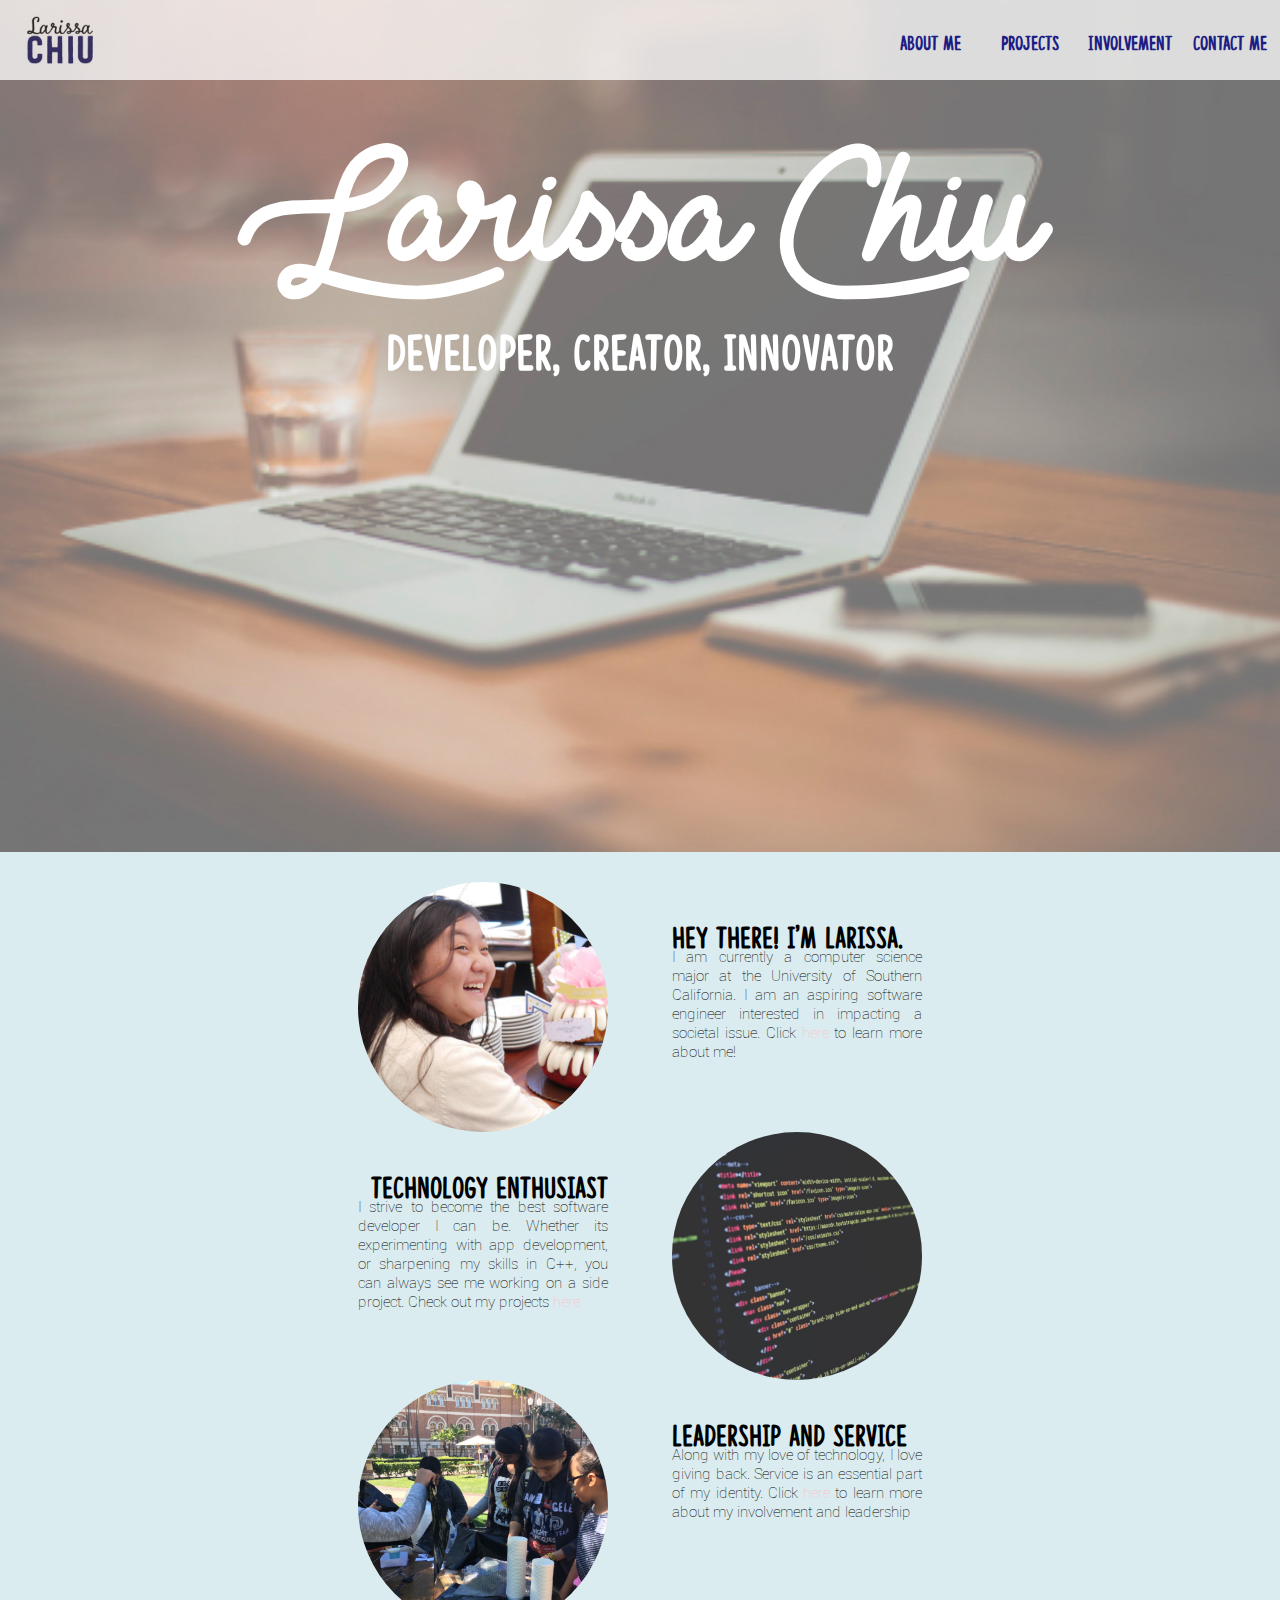
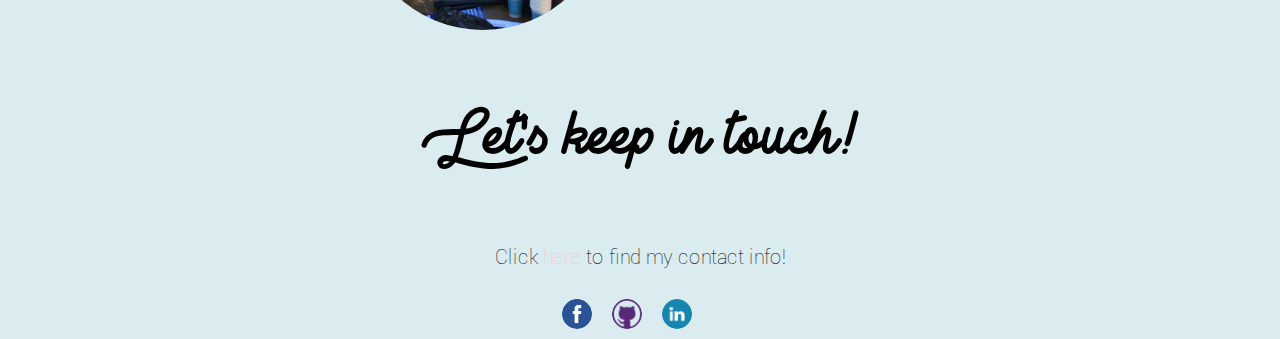
==== index.html @ da5a0819 "contact" ====
<!DOCTYPE html>
<html>
<head>
	<title>larissa chiu</title>
	<link rel="shortcut icon" type="image/x-icon" href="images/logo.png" />
	<link rel="stylesheet" type="text/css" href="styles.css">
	<link rel="stylesheet" type="text/css" href="home.css">


</head>
<body>

<div id="container">
	<div id="menu">
	<a href="index.html"><img src="images/logo.png"></a>
		<ul>
			<li><a href="contactme.html">Contact Me</a></li>
			<li><a href="activities.html">Involvement</a></li>
			<li><a href="projects.html">Projects</a></li>
			<li><a href="aboutme.html">About Me</a></li>

		</ul>
	</div>

	<div class="clear"></div>

		<div id="hero">
			<img src="images/hero.jpg">
			<div id="text">
				<h1>Larissa Chiu</h1>
				<h2>developer, creator, innovator</h2>
			</div>


		</div>

		<div id="more">

			<div class="info">
				<div class="left">
				<div class="left-content">
					<img src="images/me.jpg">
				</div>
			</div>
			<div class="right">
				<div class="right-content">
					<h2>Hey there! I'm Larissa.</h2>
					<p>I am currently a computer science major at the University of Southern California. I am an aspiring software engineer interested in impacting a societal issue. Click <a href="aboutme.html">here</a> to learn more about me!</p>
				</div>
			</div>

			</div>
			<div class="clear"></div>



		<div class="info">
			<div class="left">
				<div class="left-content">
					<h2>Technology Enthusiast</h2>
					<p>I strive to become the best software developer I can be. Whether its experimenting with app development, or sharpening my skills in C++, you can always see me working on a side project. Check out my projects <a href="projects.html">here</a></p>
				</div>
			</div>
			<div class="right">
				<div class="right-content">
					<img src="images/code.jpeg">
				</div>
			</div>
		</div>
		<div class="clear"></div>
		<div class="info">
			<div class="left">
				<div class="left-content">
					<img src="images/volunteer.jpg">
				</div>
			</div>
			<div class="right">
				<div class="right-content">
					<h2>Leadership and Service</h2>
					<p>Along with my love of technology, I love giving back. Service is an essential part of my identity. Click <a href="activities.html">here</a> to learn more about my involvement and leadership</p>
				</div>
			</div>

		</div>
		<div class="clear"></div>

		<div id="contactme">
			<h3>Let's keep in touch!</h3>
			<p style="font-size: 20px;">Click <a href="contactme.html">here</a>  to find my contact info!</p>
		</div>

		</div>

		<footer>
			<div id="links">
				<ul>
					<li><a href="https://www.facebook.com/larissahchiu"><img src="images/fb.png"></a>  </li>
					<li><a href="https://github.com/larissahchiu"><img src="images/git.png"></a> </li>
					<li><a href="https://www.linkedin.com/in/larissa-c/"><img src="images/linkedin.png"></a> </li>
				</ul>

			</div>

		<footer>
	</div>


</body>
</html>
---- styles.css ----
@font-face{
	font-family: 'Maneo';
	src: url('fonts/maneo/Maneo_TRIAL.ttf');
}
@font-face{
	font-family: 'Roboto';
	src: url('fonts/roboto/Roboto-Thin.ttf');
}
@font-face{
	font-family:'Lie to Me';
	src:url('fonts/lie_to_me/Lie to Me - TTF.ttf');
}
@font-face{
	font-family: 'Congradulations';
	src: url('fonts/congratulations/Congratulations_DEMO.ttf');
}
body{
	font-family: 'Roboto';
	font-size: 15px;
	text-align: justify;
	background-color: #daecef;
	margin: 0px;
	padding:0px;

}
.clear{
	clear: both;
}

h2{
	font-family: 'Congradulations';
	font-size: 30px;
	margin-bottom: -20px;

}

h3{
	font-family: 'Lie to Me'; 
	font-size: 60px;
}

img{
	width: 250px;
	border-radius: 50%;
	float: right;
}

a{
	color: pink;
	text-decoration: none;
}
a:hover{
	color: crimson;
	font-weight: 900;
}



#menu{
	font-family: 'Congradulations';
	font-size: 20px;
	background-color: white;
	width: 100%;
	position: fixed;
	z-index: 2;
	opacity: 0.75;

	
}
#menu img{
	width: 80px;
	padding-left: 20px;
	padding-right:20px;
	float: left;
	border-radius: 0%;
}

#menu ul{
	list-style: none;
	float:right;
	line-height: 45px;
}

#menu li{
	float: right;
	width:100px;
}

#menu li a{
    text-align: center;
    color: darkblue;
    font-weight: 800;
    text-decoration: none;
    width: 100px;
    height: 30px;
    display: block;
}

footer{
	background-color: pink;
}
footer #links{
	
	width: 20%;
	margin: auto;
}

footer ul{
	list-style: none;
	display:block;
}
footer img{
	width: 30px;

}
footer li{
	margin:10px;
	float: left;

}
---- home.css ----
#hero img{
	width: 100%;
	border-radius: 0%;
	z-index:2;
	margin-bottom: 30px;

}
#hero #text{
	color: white;
	position: absolute;
	text-align: center;
	width: 100%;
	margin: auto;


}
#hero h1{
	font-family: 'Lie to Me';
	font-size: 150px;
	margin-bottom: -50px;
}
#hero h2{
	font-family: 'Congradulations';
	font-size: 50px;
}

.info{
	padding-bottom: 30px;


}


.left{
	width: 50% ;
	float: left;
	

}
.right{
	width: 50%;
	float: left;

}
.info p{
	width: 250px;
	
}
.info h2{
	margin-top: 40px;
}

.left-content{
	margin-right: 5%;
	float: right;

}
.left-content h2{
	text-align: right;

}
.right-content{
	margin-left: 5%;
	float: left;
}
#contactme{
	text-align: center;
}
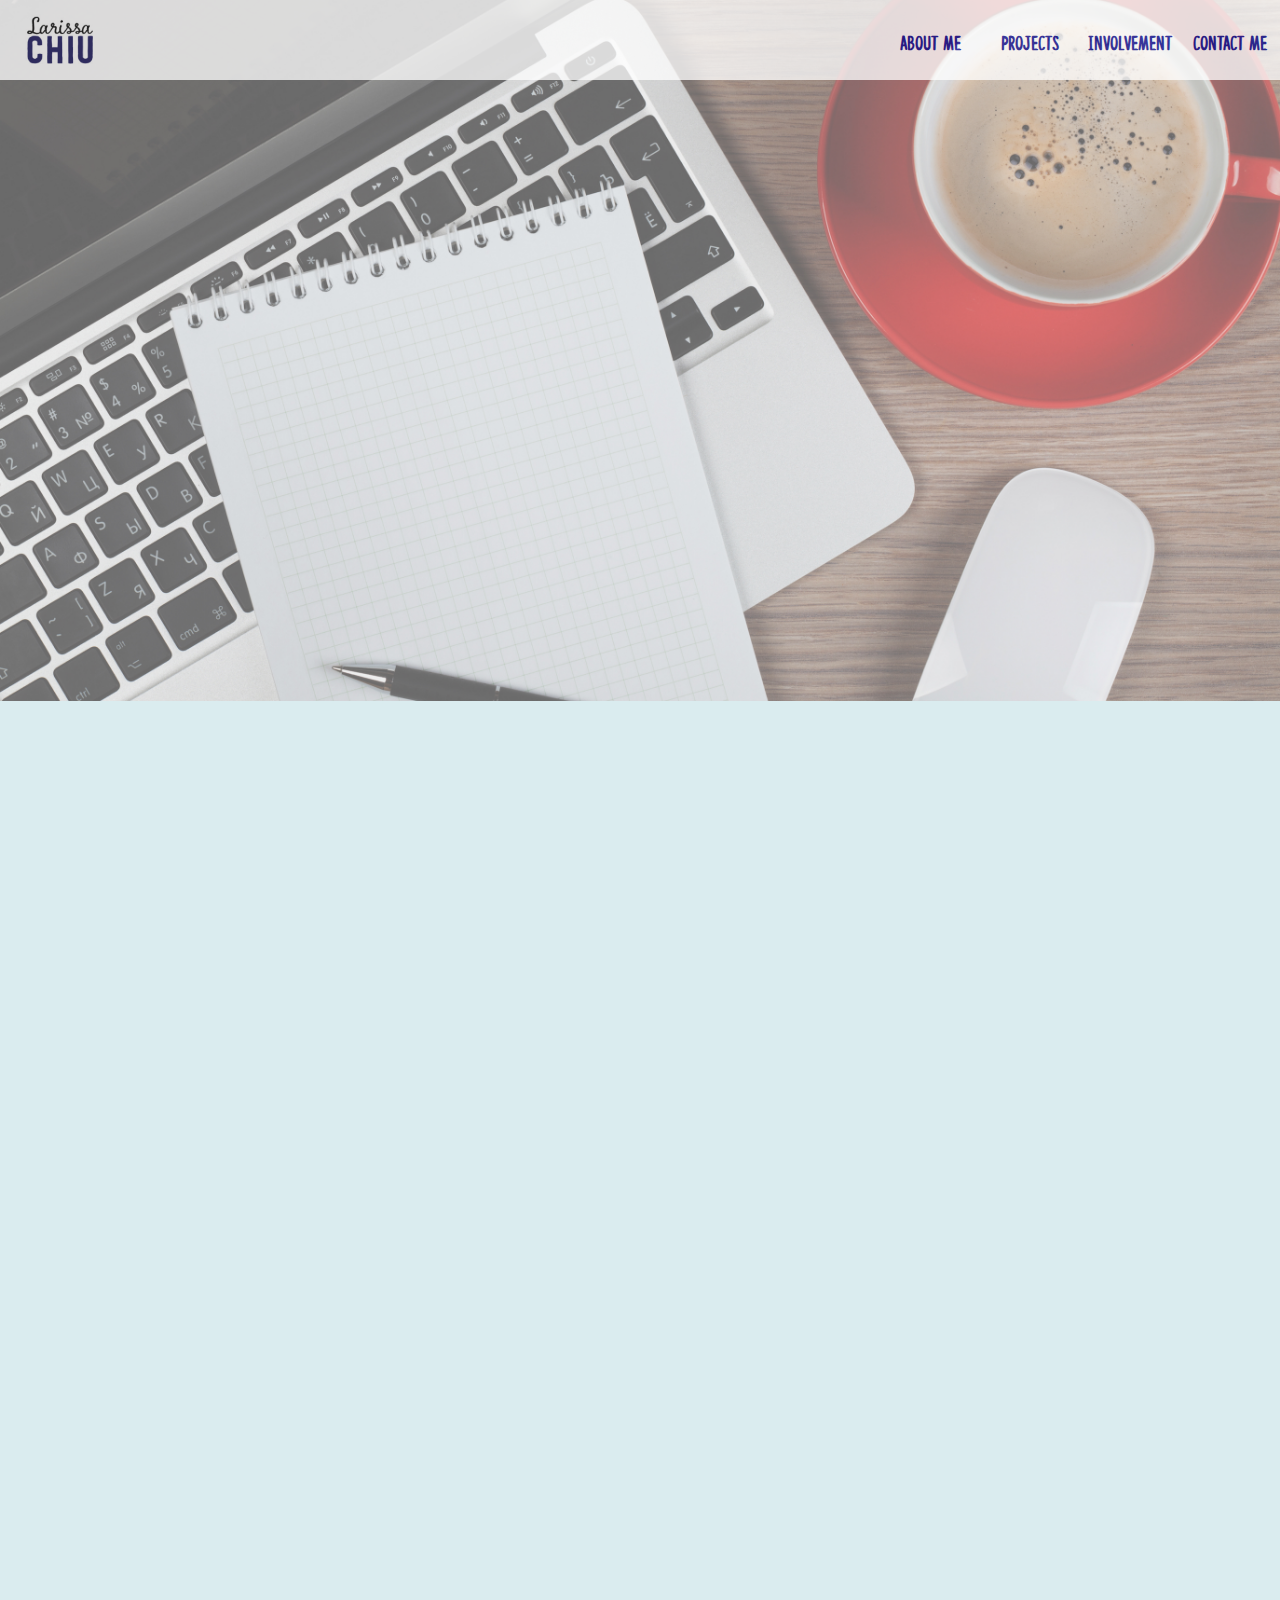
==== commit 152a281b: "more edits" ====
--- a/index.html
+++ b/index.html
@@ -2,37 +2,49 @@
 <html>
 <head>
 	<title>larissa chiu</title>
+
+  	<link rel="stylesheet" href="js/animsition-master/dist/css/animsition.min.css">	
+  	<script src="https://ajax.googleapis.com/ajax/libs/jquery/1.11.0/jquery.min.js"></script>
+  	<script src="js/animsition-master/dist/js/animsition.min.js"></script>
+
+	<script type="text/javascript" src="js/pace.min.js"></script>
+	<link rel="stylesheet" type="text/css" href="css/bounce.css">
 	<link rel="shortcut icon" type="image/x-icon" href="images/logo.png" />
 	<link rel="stylesheet" type="text/css" href="styles.css">
-	<link rel="stylesheet" type="text/css" href="home.css">
+	<link rel="stylesheet" type="text/css" href="css/home.css">
 
 
 </head>
 <body>
 
+
 <div id="container">
 	<div id="menu">
-	<a href="index.html"><img src="images/logo.png"></a>
+	<a href="index.html" class="animsition-link"><img src="images/logo.png"></a>
 		<ul>
-			<li><a href="contactme.html">Contact Me</a></li>
-			<li><a href="activities.html">Involvement</a></li>
-			<li><a href="projects.html">Projects</a></li>
-			<li><a href="aboutme.html">About Me</a></li>
+			<li><a href="contactme.html" class="animsition-link">Contact Me</a></li>
+			<li><a href="activities.html" class="animsition-link">Involvement</a></li>
+			<li><a href="projects.html" class="animsition-link">Projects</a></li>
+			<li><a href="aboutme.html" class="animsition-link">About Me</a></li>
 
 		</ul>
 	</div>
 
 	<div class="clear"></div>
 
-		<div id="hero">
+		<div class="hero">
 			<img src="images/hero.jpg">
+		</div>
+
+
+	<div class="animsition">
+		<div class="hero">
 			<div id="text">
 				<h1>Larissa Chiu</h1>
 				<h2>developer, creator, innovator</h2>
 			</div>
+		</div>
 
-
-		</div>
 
 		<div id="more">
 
@@ -58,7 +70,7 @@
 			<div class="left">
 				<div class="left-content">
 					<h2>Technology Enthusiast</h2>
-					<p>I strive to become the best software developer I can be. Whether its experimenting with app development, or sharpening my skills in C++, you can always see me working on a side project. Check out my projects <a href="projects.html">here</a></p>
+					<p>I strive to become the best software developer I can be. Whether its experimenting with app development, or sharpening my skills in C++, you can always see me working on a side project. Check out my projects <a href="projects.html" class="animsition-link">here</a></p>
 				</div>
 			</div>
 			<div class="right">
@@ -77,19 +89,18 @@
 			<div class="right">
 				<div class="right-content">
 					<h2>Leadership and Service</h2>
-					<p>Along with my love of technology, I love giving back. Service is an essential part of my identity. Click <a href="activities.html">here</a> to learn more about my involvement and leadership</p>
+					<p>Along with my love of technology, I love giving back. Service is an essential part of my identity. Click <a href="activities.html" class="animsition-link">here</a> to learn more about my involvement and leadership</p>
 				</div>
 			</div>
 
 		</div>
 		<div class="clear"></div>
+		</div>
+
 
 		<div id="contactme">
 			<h3>Let's keep in touch!</h3>
-			<p style="font-size: 20px;">Click <a href="contactme.html">here</a>  to find my contact info!</p>
-		</div>
-
-		</div>
+			<p style="font-size: 20px;">Click <a href="contactme.html" class="animsition-link">here</a>  to find my contact info!</p>
 
 		<footer>
 			<div id="links">
@@ -101,8 +112,42 @@
 
 			</div>
 
-		<footer>
+		</footer>
+
 	</div>
+	</div>
+
+	</div>
+
+	<script type="text/javascript">
+		$(document).ready(function() {
+		  	$(".animsition").animsition({
+		    inClass: 'rotate-in',
+		    outClass: 'rotate-out',
+		    inDuration: 1500,
+		    outDuration: 800,
+		    linkElement: '.animsition-link',
+		    // e.g. linkElement: 'a:not([target="_blank"]):not([href^="#"])'
+		    loading: true,
+		    loadingParentElement: 'body', //animsition wrapper element
+		    loadingClass: 'animsition-loading',
+		    loadingInner: '', // e.g '<img src="loading.svg" />'
+		    timeout: false,
+		    timeoutCountdown: 5000,
+		    onLoadEvent: true,
+		    browser: [ 'animation-duration', '-webkit-animation-duration'],
+		    // "browser" option allows you to disable the "animsition" in case the css property in the array is not supported by your browser.
+		    // The default setting is to disable the "animsition" in a browser that does not support "animation-duration".
+		    overlay : false,
+		    overlayClass : 'animsition-overlay-slide',
+		    overlayParentElement : 'body',
+		    transition: function(url){ window.location.href = url; }
+		  });
+		});
+	</script>
+
+
+
 
 
 </body>
--- a/css/bounce.css
+++ b/css/bounce.css
@@ -0,0 +1,72 @@
+.pace {
+  -webkit-pointer-events: none;
+  pointer-events: none;
+
+  -webkit-user-select: none;
+  -moz-user-select: none;
+  user-select: none;
+}
+
+.pace .pace-activity {
+  display: block;
+  position: fixed;
+  z-index: 2000;
+  top: 0;
+  right: 0;
+  width: 300px;
+  height: 300px;
+  background: pink;
+  -webkit-transition: -webkit-transform 0.3s;
+  transition: transform 0.3s;
+  -webkit-transform: translateX(100%) translateY(-100%) rotate(45deg);
+  transform: translateX(100%) translateY(-100%) rotate(45deg);
+  pointer-events: none;
+}
+
+.pace.pace-active .pace-activity {
+  -webkit-transform: translateX(50%) translateY(-50%) rotate(45deg);
+  transform: translateX(50%) translateY(-50%) rotate(45deg);
+}
+
+.pace .pace-activity::before,
+.pace .pace-activity::after {
+    -moz-box-sizing: border-box;
+    box-sizing: border-box;
+    position: absolute;
+    bottom: 30px;
+    left: 50%;
+    display: block;
+    border: 5px solid #fff;
+    border-radius: 50%;
+    content: '';
+}
+
+.pace .pace-activity::before {
+    margin-left: -40px;
+    width: 80px;
+    height: 80px;
+    border-right-color: rgba(0, 0, 0, .2);
+    border-left-color: rgba(0, 0, 0, .2);
+    -webkit-animation: pace-theme-corner-indicator-spin 3s linear infinite;
+    animation: pace-theme-corner-indicator-spin 3s linear infinite;
+}
+
+.pace .pace-activity::after {
+    bottom: 50px;
+    margin-left: -20px;
+    width: 40px;
+    height: 40px;
+    border-top-color: rgba(0, 0, 0, .2);
+    border-bottom-color: rgba(0, 0, 0, .2);
+    -webkit-animation: pace-theme-corner-indicator-spin 1s linear infinite;
+    animation: pace-theme-corner-indicator-spin 1s linear infinite;
+}
+
+@-webkit-keyframes pace-theme-corner-indicator-spin {
+  0% { -webkit-transform: rotate(0deg); }
+  100% { -webkit-transform: rotate(359deg); }
+}
+@keyframes pace-theme-corner-indicator-spin {
+  0% { transform: rotate(0deg); }
+  100% { transform: rotate(359deg); }
+}
--- a/styles.css
+++ b/styles.css
@@ -67,6 +67,8 @@
 
 	
 }
+
+
 #menu img{
 	width: 80px;
 	padding-left: 20px;
@@ -84,6 +86,11 @@
 #menu li{
 	float: right;
 	width:100px;
+}
+
+#menu li a:hover{
+	font-size: 25px;
+	color: crimson;
 }
 
 #menu li a{
--- a/css/home.css
+++ b/css/home.css
@@ -0,0 +1,68 @@
+.hero img{
+	width: 100%;
+	border-radius: 0%;
+	z-index:2;
+	margin-bottom: 30px;
+
+}
+.hero #text{
+	color: white;
+	position: absolute;
+	text-align: center;
+	width: 100%;
+	margin: auto;
+
+
+}
+.hero h1{
+	font-family: 'Lie to Me';
+	font-size: 150px;
+	margin-bottom: -50px;
+}
+.hero h2{
+	font-family: 'Congradulations';
+	font-size: 50px;
+}
+
+.info{
+	padding-bottom: 30px;
+
+
+}
+
+
+.left{
+	width: 50% ;
+	float: left;
+	
+
+}
+.right{
+	width: 50%;
+	float: left;
+
+}
+.info p{
+	width: 250px;
+	
+}
+.info h2{
+	margin-top: 40px;
+}
+
+.left-content{
+	margin-right: 5%;
+	float: right;
+
+}
+.left-content h2{
+	text-align: right;
+
+}
+.right-content{
+	margin-left: 5%;
+	float: left;
+}
+#contactme{
+	text-align: center;
+}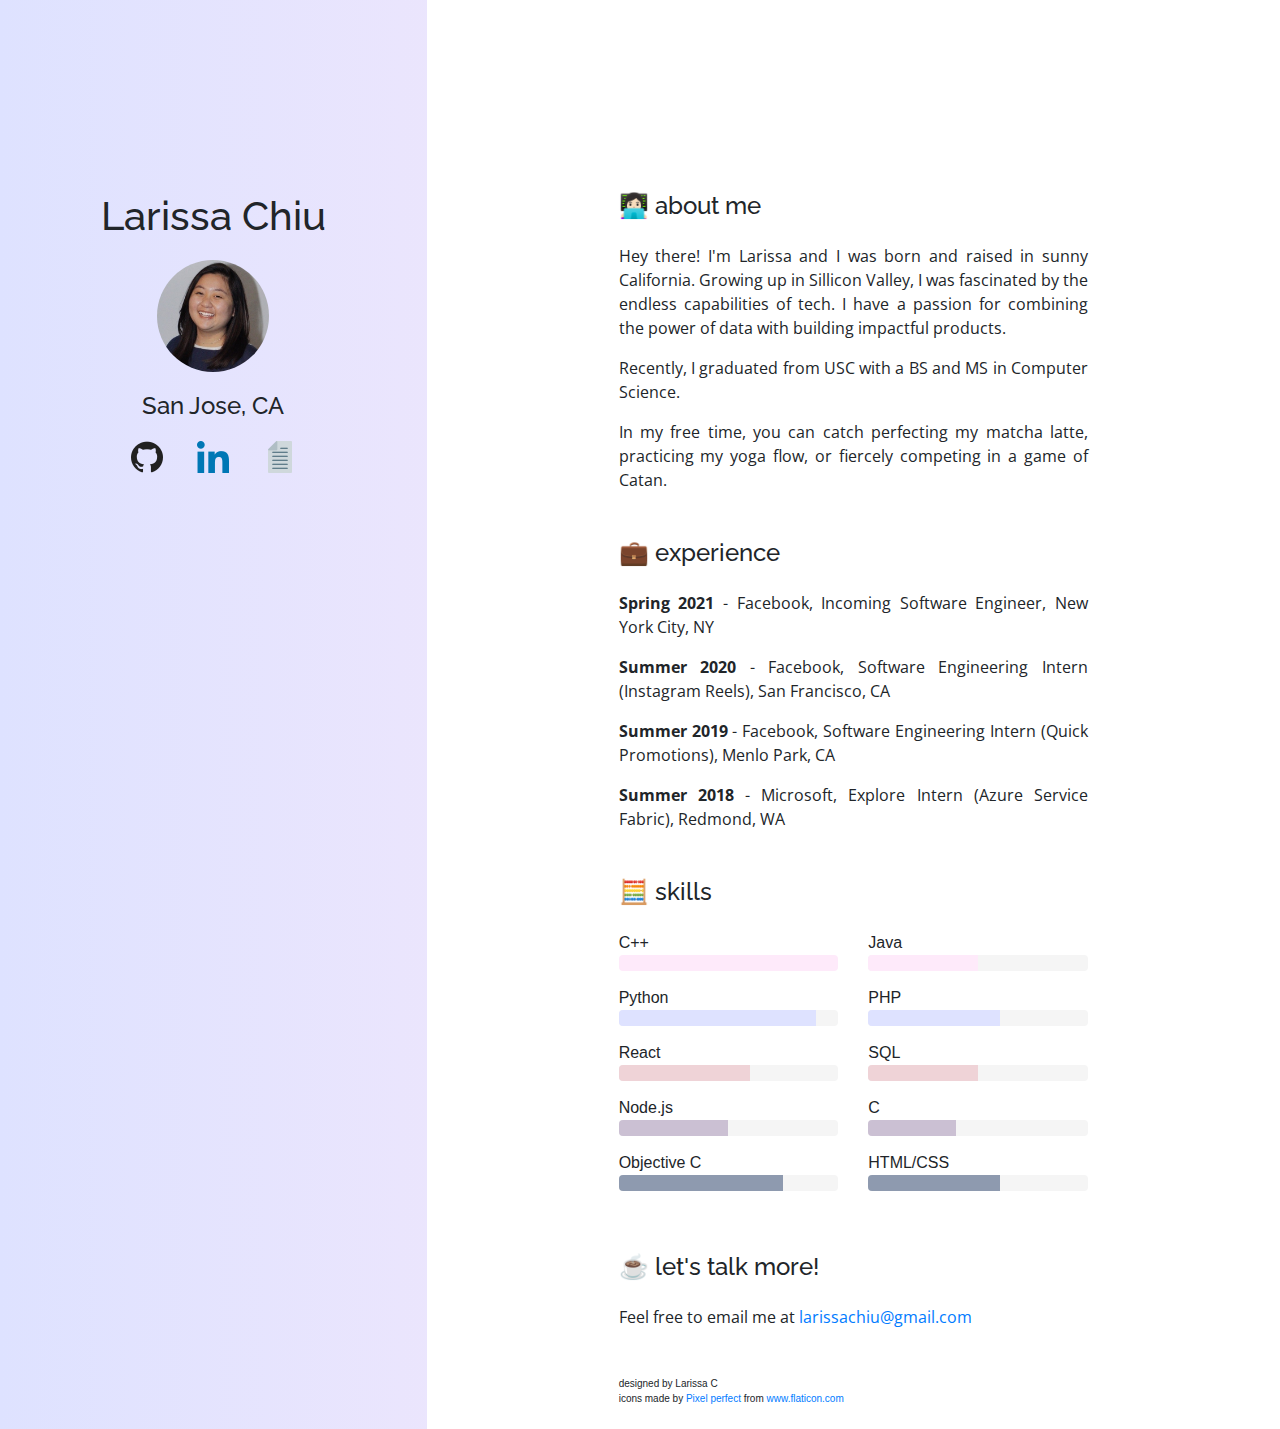
==== commit 1020cab1: "v2 initial commit" ====
--- a/index.html
+++ b/index.html
@@ -1,154 +1,130 @@
 <!DOCTYPE html>
 <html>
 <head>
-	<title>larissa chiu</title>
+	<title>Larissa Chiu</title>
+	<meta charset="UTF-8">
+	<link rel="stylesheet" href="https://stackpath.bootstrapcdn.com/bootstrap/4.3.1/css/bootstrap.min.css" integrity="sha384-ggOyR0iXCbMQv3Xipma34MD+dH/1fQ784/j6cY/iJTQUOhcWr7x9JvoRxT2MZw1T" crossorigin="anonymous">
+	<link rel="stylesheet" type="text/css" href="styles.css">
 
-  	<link rel="stylesheet" href="js/animsition-master/dist/css/animsition.min.css">	
-  	<script src="https://ajax.googleapis.com/ajax/libs/jquery/1.11.0/jquery.min.js"></script>
-  	<script src="js/animsition-master/dist/js/animsition.min.js"></script>
+	<link rel="icon" href="https://emojipedia-us.s3.dualstack.us-west-1.amazonaws.com/thumbs/240/apple/271/woman-tipping-hand-light-skin-tone_1f481-1f3fb-200d-2640-fe0f.png">
 
-	<script type="text/javascript" src="js/pace.min.js"></script>
-	<link rel="stylesheet" type="text/css" href="css/bounce.css">
-	<link rel="shortcut icon" type="image/x-icon" href="images/logo.png" />
-	<link rel="stylesheet" type="text/css" href="styles.css">
-	<link rel="stylesheet" type="text/css" href="css/home.css">
-
-
+<link href="https://fonts.googleapis.com/css?family=Open+Sans|Raleway:300,400" rel="stylesheet">
 </head>
 <body>
-
-
-<div id="container">
-	<div id="menu">
-	<a href="index.html" class="animsition-link"><img src="images/logo.png"></a>
-		<ul>
-			<li><a href="contactme.html" class="animsition-link">Contact Me</a></li>
-			<li><a href="activities.html" class="animsition-link">Involvement</a></li>
-			<li><a href="projects.html" class="animsition-link">Projects</a></li>
-			<li><a href="aboutme.html" class="animsition-link">About Me</a></li>
-
-		</ul>
-	</div>
-
-	<div class="clear"></div>
-
-		<div class="hero">
-			<img src="images/hero.jpg">
-		</div>
-
-
-	<div class="animsition">
-		<div class="hero">
-			<div id="text">
-				<h1>Larissa Chiu</h1>
-				<h2>developer, creator, innovator</h2>
-			</div>
-		</div>
-
-
-		<div id="more">
-
-			<div class="info">
-				<div class="left">
-				<div class="left-content">
-					<img src="images/me.jpg">
+	<div class="container-fluid h-100">
+		<div class="row h-100">
+			<div id="info"class="col-sm-12 col-md-4">
+				<div class="row justify-content-md-center">
+					<h1 id="name" class="col-md-9 col-sm-12 text-center">Larissa Chiu</h1>
+					<a href="acnh.html" class="d-none d-md-block col-lg-4 col-md-6 col">
+						<img id="profile" src="assets/me.jpeg">
+						<div class="overlay">
+						    <div class="caption">Click for a suprise!</div>
+						</div>
+					</a>
+					<h4 id="location" class="col-md-9 text-center col-sm-12">San Jose, CA</h4>	
+					<div id="icons" class="row d-none d-md-block justify-content-md-center">
+						<a href="https://github.com/larissahchiu" target="_blank" class="col-4 icon"><img src="assets/icons/github.png"></a>
+						<a href="https://www.linkedin.com/in/larissa-c/" target="_blank" class="col-4 icon"><img src="assets/icons/linkedin.png"></a>
+						<a href="https://drive.google.com/file/d/1IiSjK1DvFxHihwG1x2pUyEKT7RUgPoNb/view?usp=sharing" target="_blank" class="col-4 icon"><img src="assets/icons/resume.png"></a>
+					</div>
 				</div>
 			</div>
-			<div class="right">
-				<div class="right-content">
-					<h2>Hey there! I'm Larissa.</h2>
-					<p>I am currently a computer science major at the University of Southern California. I am an aspiring software engineer interested in impacting a societal issue. Click <a href="aboutme.html">here</a> to learn more about me!</p>
+			<div id="content" class="col-sm-12 col-md-8">
+				<div class="content-section">
+					<h4 class="section-headers">👩🏻‍💻 about me</h4>
+					<p>Hey there! I'm Larissa and I was born and raised in sunny California. Growing up in Sillicon Valley, I was fascinated by the endless capabilities of tech. I have a passion for combining the power of data with building impactful products. </p>
+
+					<p>Recently, I graduated from USC with a BS and MS in Computer Science. </p>
+
+					<p>In my free time, you can catch perfecting my matcha latte, practicing my yoga flow, or fiercely competing in a game of Catan.</p>
+
 				</div>
-			</div>
+				<div class="content-section">
+					<h4 class="section-headers">💼 experience</h4>
+					<p><strong>Spring 2021</strong> - Facebook, Incoming Software Engineer, New York City, NY</p>
+					<p><strong>Summer 2020</strong> - Facebook, Software Engineering Intern (Instagram Reels), San Francisco, CA </p>
+					<p><strong>Summer 2019</strong> - Facebook, Software Engineering Intern (Quick Promotions), Menlo Park, CA</p>
+					<p><strong>Summer 2018</strong> - Microsoft, Explore Intern (Azure Service Fabric), Redmond, WA </p>
+				</div>
+				
+				<div class="content-section">
+					<h4 class="section-headers">🧮 skills</h4>
+					<div class="row">
+						<div class="col-lg-6">
+							<span>C++ </span>
+							<div class="progress">
+								<div class="progress-bar" role="progressbar" style="width: 100%" aria-valuenow="25" aria-valuemin="0" aria-valuemax="100">
+								</div>
+							</div>
+							<span>Python </span>
+							<div class="progress">
+								<div class="progress-bar" role="progressbar" style="width: 90%" aria-valuenow="25" aria-valuemin="0" aria-valuemax="100">
+								</div>
+							</div>
+							<span>React </span>
+							<div class="progress">
+								<div class="progress-bar" role="progressbar" style="width: 60%" aria-valuenow="25" aria-valuemin="0" aria-valuemax="100">
+								</div>
+							</div>
+							<span>Node.js </span>
+							<div class="progress">
+								<div class="progress-bar" role="progressbar" style="width: 50%" aria-valuenow="25" aria-valuemin="0" aria-valuemax="100">
+								</div>
+							</div>
+							<span>Objective C </span>
+							<div class="progress">
+								<div class="progress-bar" role="progressbar" style="width: 75%" aria-valuenow="25" aria-valuemin="0" aria-valuemax="100">
+								</div>
+							</div>
+						</div>
+						<div class="col-lg-6">
+							<span>Java </span>
+							<div class="progress">
+								<div class="progress-bar" role="progressbar" style="width: 50%" aria-valuenow="25" aria-valuemin="0" aria-valuemax="100">
+								</div>
+							</div>
+							<span>PHP </span>
+							<div class="progress">
+								<div class="progress-bar" role="progressbar" style="width: 60%" aria-valuenow="25" aria-valuemin="0" aria-valuemax="100">
+								</div>
+							</div>
+							<span>SQL </span>
+							<div class="progress">
+								<div class="progress-bar" role="progressbar" style="width: 50%" aria-valuenow="25" aria-valuemin="0" aria-valuemax="100">
+								</div>
+							</div>
+							<span>C </span>
+							<div class="progress">
+								<div class="progress-bar" role="progressbar" style="width: 40%" aria-valuenow="25" aria-valuemin="0" aria-valuemax="100">
+								</div>
+							</div>
+							<span>HTML/CSS </span>
+							<div class="progress">
+								<div class="progress-bar" role="progressbar" style="width: 60%" aria-valuenow="25" aria-valuemin="0" aria-valuemax="100">
+								</div>
+							</div>
+							
+						</div>
+					</div>
+				</div>
+				<div class="content-section">
+					<h4 class="section-headers">☕ let's talk more!</h4>
+					<p>Feel free to email me at <a href="mailto:larissachiu@gmail.com?subject =Inquiries from larissachiu.com">larissachiu@gmail.com</a></p>
+				</div>
 
-			</div>
-			<div class="clear"></div>
-
-
-
-		<div class="info">
-			<div class="left">
-				<div class="left-content">
-					<h2>Technology Enthusiast</h2>
-					<p>I strive to become the best software developer I can be. Whether its experimenting with app development, or sharpening my skills in C++, you can always see me working on a side project. Check out my projects <a href="projects.html" class="animsition-link">here</a></p>
-				</div>
-			</div>
-			<div class="right">
-				<div class="right-content">
-					<img src="images/code.jpeg">
-				</div>
-			</div>
-		</div>
-		<div class="clear"></div>
-		<div class="info">
-			<div class="left">
-				<div class="left-content">
-					<img src="images/volunteer.jpg">
-				</div>
-			</div>
-			<div class="right">
-				<div class="right-content">
-					<h2>Leadership and Service</h2>
-					<p>Along with my love of technology, I love giving back. Service is an essential part of my identity. Click <a href="activities.html" class="animsition-link">here</a> to learn more about my involvement and leadership</p>
+				<div id="footer">
+					designed by Larissa C  <br>
+					icons made by <a href="https://www.flaticon.com/authors/pixel-perfect" title="Pixel perfect">Pixel perfect</a> from <a href="https://www.flaticon.com/" title="Flaticon">www.flaticon.com</a>  <br>
 				</div>
 			</div>
 
 		</div>
-		<div class="clear"></div>
-		</div>
-
-
-		<div id="contactme">
-			<h3>Let's keep in touch!</h3>
-			<p style="font-size: 20px;">Click <a href="contactme.html" class="animsition-link">here</a>  to find my contact info!</p>
-
-		<footer>
-			<div id="links">
-				<ul>
-					<li><a href="https://www.facebook.com/larissahchiu"><img src="images/fb.png"></a>  </li>
-					<li><a href="https://github.com/larissahchiu"><img src="images/git.png"></a> </li>
-					<li><a href="https://www.linkedin.com/in/larissa-c/"><img src="images/linkedin.png"></a> </li>
-				</ul>
-
-			</div>
-
-		</footer>
-
 	</div>
-	</div>
-
-	</div>
-
-	<script type="text/javascript">
-		$(document).ready(function() {
-		  	$(".animsition").animsition({
-		    inClass: 'rotate-in',
-		    outClass: 'rotate-out',
-		    inDuration: 1500,
-		    outDuration: 800,
-		    linkElement: '.animsition-link',
-		    // e.g. linkElement: 'a:not([target="_blank"]):not([href^="#"])'
-		    loading: true,
-		    loadingParentElement: 'body', //animsition wrapper element
-		    loadingClass: 'animsition-loading',
-		    loadingInner: '', // e.g '<img src="loading.svg" />'
-		    timeout: false,
-		    timeoutCountdown: 5000,
-		    onLoadEvent: true,
-		    browser: [ 'animation-duration', '-webkit-animation-duration'],
-		    // "browser" option allows you to disable the "animsition" in case the css property in the array is not supported by your browser.
-		    // The default setting is to disable the "animsition" in a browser that does not support "animation-duration".
-		    overlay : false,
-		    overlayClass : 'animsition-overlay-slide',
-		    overlayParentElement : 'body',
-		    transition: function(url){ window.location.href = url; }
-		  });
-		});
-	</script>
-
-
-
-
+	
 
 </body>
-</html>
+<script src="https://ajax.googleapis.com/ajax/libs/jquery/2.1.3/jquery.min.js"></script>
+<script src="circletype.min.js"></script>
+<script src="script.js"></script>
+</html>--- a/styles.css
+++ b/styles.css
@@ -1,127 +1,149 @@
-@font-face{
-	font-family: 'Maneo';
-	src: url('fonts/maneo/Maneo_TRIAL.ttf');
-}
-@font-face{
-	font-family: 'Roboto';
-	src: url('fonts/roboto/Roboto-Thin.ttf');
-}
-@font-face{
-	font-family:'Lie to Me';
-	src:url('fonts/lie_to_me/Lie to Me - TTF.ttf');
-}
-@font-face{
-	font-family: 'Congradulations';
-	src: url('fonts/congratulations/Congratulations_DEMO.ttf');
-}
-body{
-	font-family: 'Roboto';
-	font-size: 15px;
-	text-align: justify;
-	background-color: #daecef;
-	margin: 0px;
-	padding:0px;
+/*@media (max-width: 991.98px) {
+
 
 }
-.clear{
-	clear: both;
+@media (max-width: 1199.98px) {
+
+
+}*/
+html, body {
+	height: 100%;
+	text-align: justify;
 }
 
-h2{
-	font-family: 'Congradulations';
-	font-size: 30px;
-	margin-bottom: -20px;
-
+h1, h2, h3, h4, h5 {
+	Font-Family: 'Raleway', Sans-Serif;
+}
+p {
+	Font-Family: 'Open Sans', Sans-Serif;
 }
 
-h3{
-	font-family: 'Lie to Me'; 
-	font-size: 60px;
+#info {
+    background: linear-gradient(270deg, #8e9aaf, #cbc0d3, #efd3d7, #feeafa, #dee2ff);
+    background-size: 1000% 1000%;
+
+    -webkit-animation: background-gradient 20s ease infinite;
+    -moz-animation: background-gradient 20s ease infinite;
+    animation: background-gradient 20s ease infinite;
 }
 
-img{
-	width: 250px;
-	border-radius: 50%;
-	float: right;
+@-webkit-keyframes background-gradient {
+    0%{background-position:0% 50%}
+    50%{background-position:100% 50%}
+    100%{background-position:0% 50%}
+}
+@-moz-keyframes background-gradient {
+    0%{background-position:0% 50%}
+    50%{background-position:100% 50%}
+    100%{background-position:0% 50%}
+}
+@keyframes background-gradient {
+    0%{background-position:0% 50%}
+    50%{background-position:100% 50%}
+    100%{background-position:0% 50%}
 }
 
-a{
-	color: pink;
-	text-decoration: none;
+
+#info {
+	padding-top:15%;
+	padding-bottom: 15%;
+	/*background-color: pink;*/
 }
-a:hover{
-	color: crimson;
-	font-weight: 900;
+
+#content {
+	padding-top:15%;
+	padding-left: 15%;
+	padding-right: 15%;
+	/*background-color: white;*/
+}
+
+
+/*Info*/
+#profile {
+	border-radius: 50%;
+	margin-bottom: 20px;
+	max-height: 100%;
+	max-width: 100%;
+}
+#name {
+	margin-bottom: 20px;
+}
+#location {
+	margin-bottom: 20px;
+}
+.icon {
+	justify-content: center;
+}
+
+.icon > img {
+	max-height: 100%;
+	max-width: 100%;
+}
+
+.overlay {
+  position: absolute;
+  top: 0;
+  bottom: 0;
+  left: 0;
+  right: 0;
+  height: 100%;
+  width: 100%;
+  opacity: 0;
+  transition: .5s ease;
+  background-color: #008CBA;
+}
+
+#icon:hover .overlay {
+  opacity: 1;
+}
+
+.caption {
+  color: white;
+  font-size: 20px;
+  position: absolute;
+  top: 50%;
+  left: 50%;
+  -webkit-transform: translate(-50%, -50%);
+  -ms-transform: translate(-50%, -50%);
+  transform: translate(-50%, -50%);
+  text-align: center;
+}
+
+/*Content*/
+.content-section {
+	margin-bottom: 10%;
+}
+
+.section-headers {
+	margin-bottom: 5%;
+}
+
+.progress {
+	background-color: whitesmoke;
+	margin-bottom: 15px;
 }
 
 
 
-#menu{
-	font-family: 'Congradulations';
-	font-size: 20px;
-	background-color: white;
-	width: 100%;
-	position: fixed;
-	z-index: 2;
-	opacity: 0.75;
-
-	
+.progress:nth-child(2) > div {
+	background-color: #feeafa;
+}
+.progress:nth-child(4) > div {
+	background-color: #dee2ff;
+}
+.progress:nth-child(6) > div {
+	background-color: #efd3d7;
+}
+.progress:nth-child(8) > div {
+	background-color: #cbc0d3;
+}
+.progress:nth-child(10) > div {
+	background-color: #8e9aaf;
 }
 
-
-#menu img{
-	width: 80px;
-	padding-left: 20px;
-	padding-right:20px;
-	float: left;
-	border-radius: 0%;
-}
-
-#menu ul{
-	list-style: none;
-	float:right;
-	line-height: 45px;
-}
-
-#menu li{
-	float: right;
-	width:100px;
-}
-
-#menu li a:hover{
-	font-size: 25px;
-	color: crimson;
-}
-
-#menu li a{
-    text-align: center;
-    color: darkblue;
-    font-weight: 800;
-    text-decoration: none;
-    width: 100px;
-    height: 30px;
-    display: block;
-}
-
-footer{
-	background-color: pink;
-}
-footer #links{
-	
-	width: 20%;
-	margin: auto;
-}
-
-footer ul{
-	list-style: none;
-	display:block;
-}
-footer img{
-	width: 30px;
-
-}
-footer li{
-	margin:10px;
-	float: left;
-
+/*Footer*/
+#footer {
+	margin-bottom: 5%;
+	margin-top: 10%;
+	font-size: 10px;
 }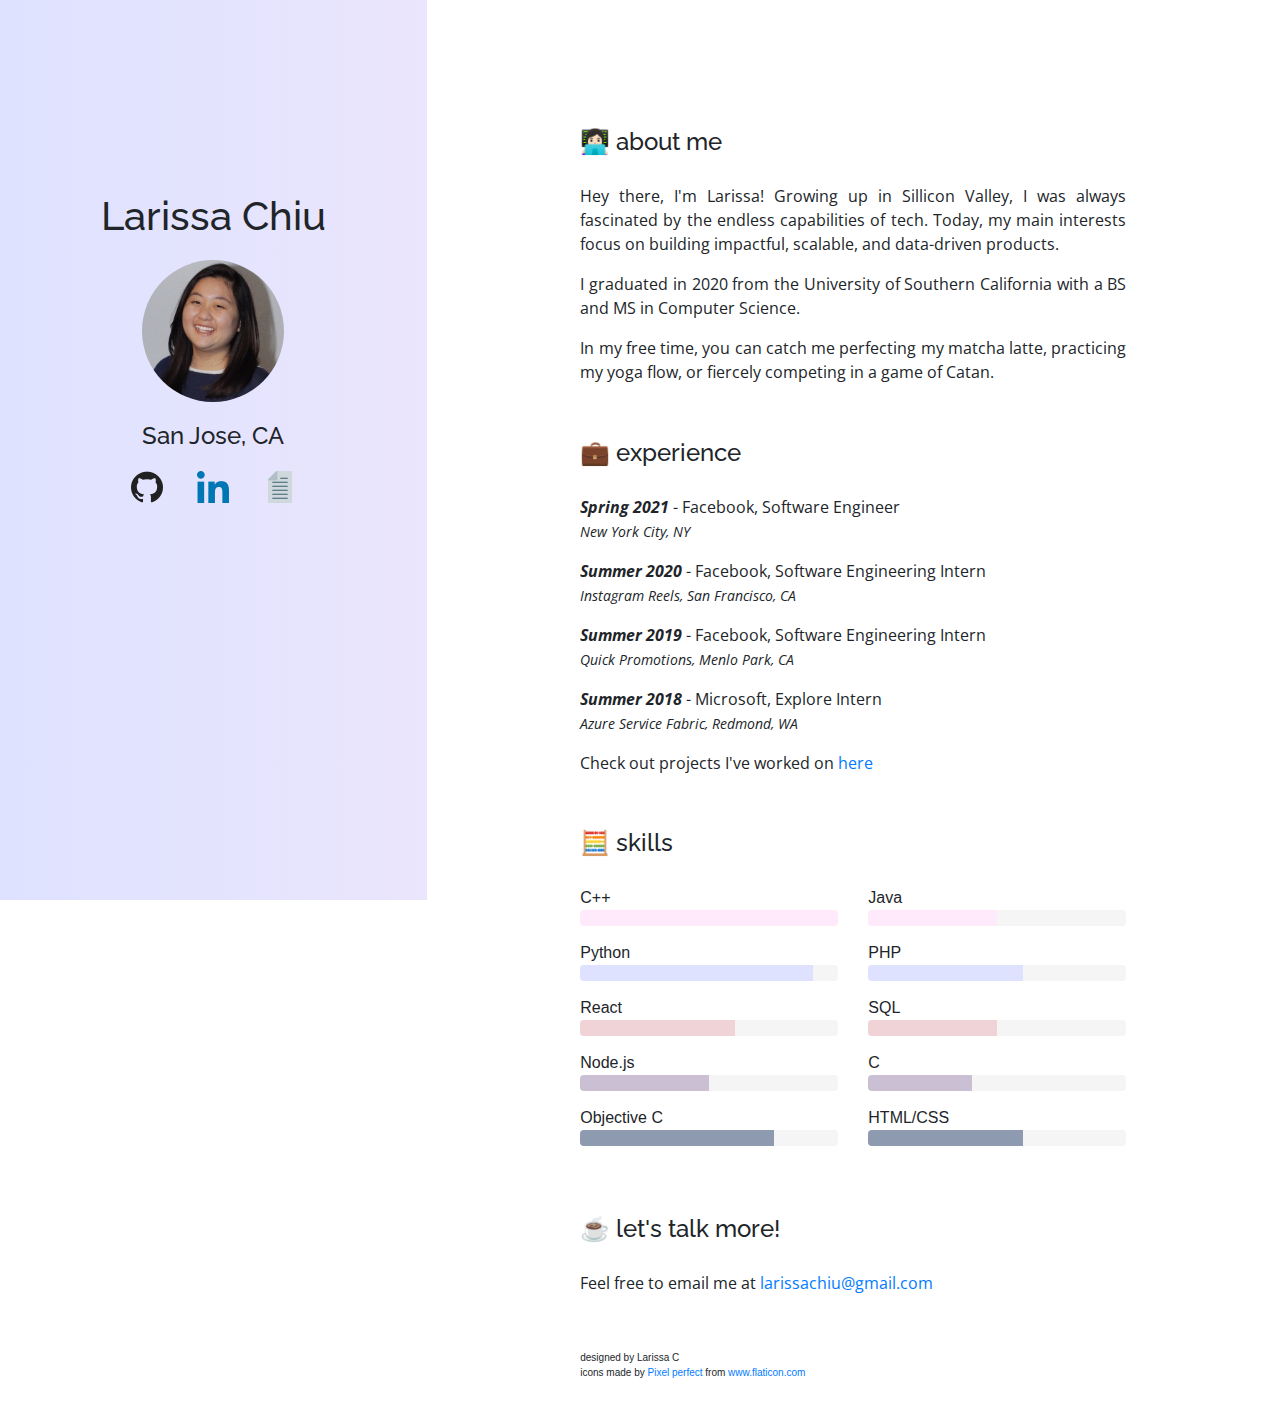
==== commit 98e5a83b: "updates to website" ====
--- a/index.html
+++ b/index.html
@@ -13,13 +13,13 @@
 <body>
 	<div class="container-fluid h-100">
 		<div class="row h-100">
-			<div id="info"class="col-sm-12 col-md-4">
+			<div id="info"class="col-sm-12 col-md-4 fixed-position">
 				<div class="row justify-content-md-center">
 					<h1 id="name" class="col-md-9 col-sm-12 text-center">Larissa Chiu</h1>
-					<a href="acnh.html" class="d-none d-md-block col-lg-4 col-md-6 col">
+					<a href="acnh.html" class="d-none d-md-block col-lg-4 col-md-6 col profile_container">
 						<img id="profile" src="assets/me.jpeg">
 						<div class="overlay">
-						    <div class="caption">Click for a suprise!</div>
+						    <div class="text">Click for a suprise!</div>
 						</div>
 					</a>
 					<h4 id="location" class="col-md-9 text-center col-sm-12">San Jose, CA</h4>	
@@ -28,24 +28,28 @@
 						<a href="https://www.linkedin.com/in/larissa-c/" target="_blank" class="col-4 icon"><img src="assets/icons/linkedin.png"></a>
 						<a href="https://drive.google.com/file/d/1IiSjK1DvFxHihwG1x2pUyEKT7RUgPoNb/view?usp=sharing" target="_blank" class="col-4 icon"><img src="assets/icons/resume.png"></a>
 					</div>
+
+
 				</div>
 			</div>
-			<div id="content" class="col-sm-12 col-md-8">
+			<div id="content" class="col-sm-12 col-md-8 offset-md-4">
 				<div class="content-section">
 					<h4 class="section-headers">👩🏻‍💻 about me</h4>
-					<p>Hey there! I'm Larissa and I was born and raised in sunny California. Growing up in Sillicon Valley, I was fascinated by the endless capabilities of tech. I have a passion for combining the power of data with building impactful products. </p>
+					<p>Hey there, I'm Larissa! Growing up in Sillicon Valley, I was always fascinated by the endless capabilities of tech. Today, my main interests focus on building impactful, scalable, and data-driven products. </p>
 
-					<p>Recently, I graduated from USC with a BS and MS in Computer Science. </p>
+					<p>I graduated in 2020 from the University of Southern California with a BS and MS in Computer Science. </p>
 
-					<p>In my free time, you can catch perfecting my matcha latte, practicing my yoga flow, or fiercely competing in a game of Catan.</p>
+					<p>In my free time, you can catch me perfecting my matcha latte, practicing my yoga flow, or fiercely competing in a game of Catan.</p>
 
 				</div>
 				<div class="content-section">
 					<h4 class="section-headers">💼 experience</h4>
-					<p><strong>Spring 2021</strong> - Facebook, Incoming Software Engineer, New York City, NY</p>
-					<p><strong>Summer 2020</strong> - Facebook, Software Engineering Intern (Instagram Reels), San Francisco, CA </p>
-					<p><strong>Summer 2019</strong> - Facebook, Software Engineering Intern (Quick Promotions), Menlo Park, CA</p>
-					<p><strong>Summer 2018</strong> - Microsoft, Explore Intern (Azure Service Fabric), Redmond, WA </p>
+					<p><strong class="job_years">Spring 2021</strong> - Facebook, Software Engineer <br> <span class="job_info"> New York City, NY</span></p>
+					<p><strong class="job_years">Summer 2020</strong> - Facebook, Software Engineering Intern <br> <span class="job_info">Instagram Reels, San Francisco, CA </span></p>
+					<p><strong class="job_years">Summer 2019</strong> - Facebook, Software Engineering Intern <br> <span class="job_info">Quick Promotions, Menlo Park, CA </span></p>
+					<p><strong class="job_years">Summer 2018</strong> - Microsoft, Explore Intern <br> <span class="job_info">Azure Service Fabric, Redmond, WA </span></p>
+
+					<p>Check out projects I've worked on <a href="https://github.com/larissahchiu">here</a></p>
 				</div>
 				
 				<div class="content-section">
--- a/styles.css
+++ b/styles.css
@@ -6,6 +6,12 @@
 
 
 }*/
+@media (min-width: 768px) {
+    .fixed-position {
+        min-height:100%;
+        position:fixed;
+    }
+}
 html, body {
 	height: 100%;
 	text-align: justify;
@@ -51,9 +57,9 @@
 }
 
 #content {
-	padding-top:15%;
-	padding-left: 15%;
-	padding-right: 15%;
+	padding-top:10%;
+	padding-left: 12%;
+	padding-right: 12%;
 	/*background-color: white;*/
 }
 
@@ -68,6 +74,44 @@
 #name {
 	margin-bottom: 20px;
 }
+
+.profile_container {
+  	padding: 0 0 0 0;
+}
+
+.overlay {
+  position: absolute;
+  top: 0;
+  bottom: 0;
+  left: 0;
+  right: 0;
+  border-radius: 50%;
+  margin-bottom: 20px;
+  max-height: 100%;
+  max-width: 100%;
+  opacity: 0;
+  transition: .5s ease;
+  background-color: WHITE;
+}
+
+.profile_container:hover .overlay {
+  opacity: 0.5;
+}
+
+.text {
+  color: black;
+  Font-Family: 'Open Sans', Sans-Serif;
+  font-size: 15px;
+  position: absolute;
+  top: 50%;
+  left: 50%;
+  -webkit-transform: translate(-50%, -50%);
+  -ms-transform: translate(-50%, -50%);
+  transform: translate(-50%, -50%);
+  text-align: center;
+}
+
+
 #location {
 	margin-bottom: 20px;
 }
@@ -80,34 +124,8 @@
 	max-width: 100%;
 }
 
-.overlay {
-  position: absolute;
-  top: 0;
-  bottom: 0;
-  left: 0;
-  right: 0;
-  height: 100%;
-  width: 100%;
-  opacity: 0;
-  transition: .5s ease;
-  background-color: #008CBA;
-}
 
-#icon:hover .overlay {
-  opacity: 1;
-}
 
-.caption {
-  color: white;
-  font-size: 20px;
-  position: absolute;
-  top: 50%;
-  left: 50%;
-  -webkit-transform: translate(-50%, -50%);
-  -ms-transform: translate(-50%, -50%);
-  transform: translate(-50%, -50%);
-  text-align: center;
-}
 
 /*Content*/
 .content-section {
@@ -118,11 +136,19 @@
 	margin-bottom: 5%;
 }
 
+.job_info {
+	font-style: italic;
+	font-size: 14px;
+
+}
+.job_years {
+	font-style: italic;
+}
+
 .progress {
 	background-color: whitesmoke;
 	margin-bottom: 15px;
 }
-
 
 
 .progress:nth-child(2) > div {
